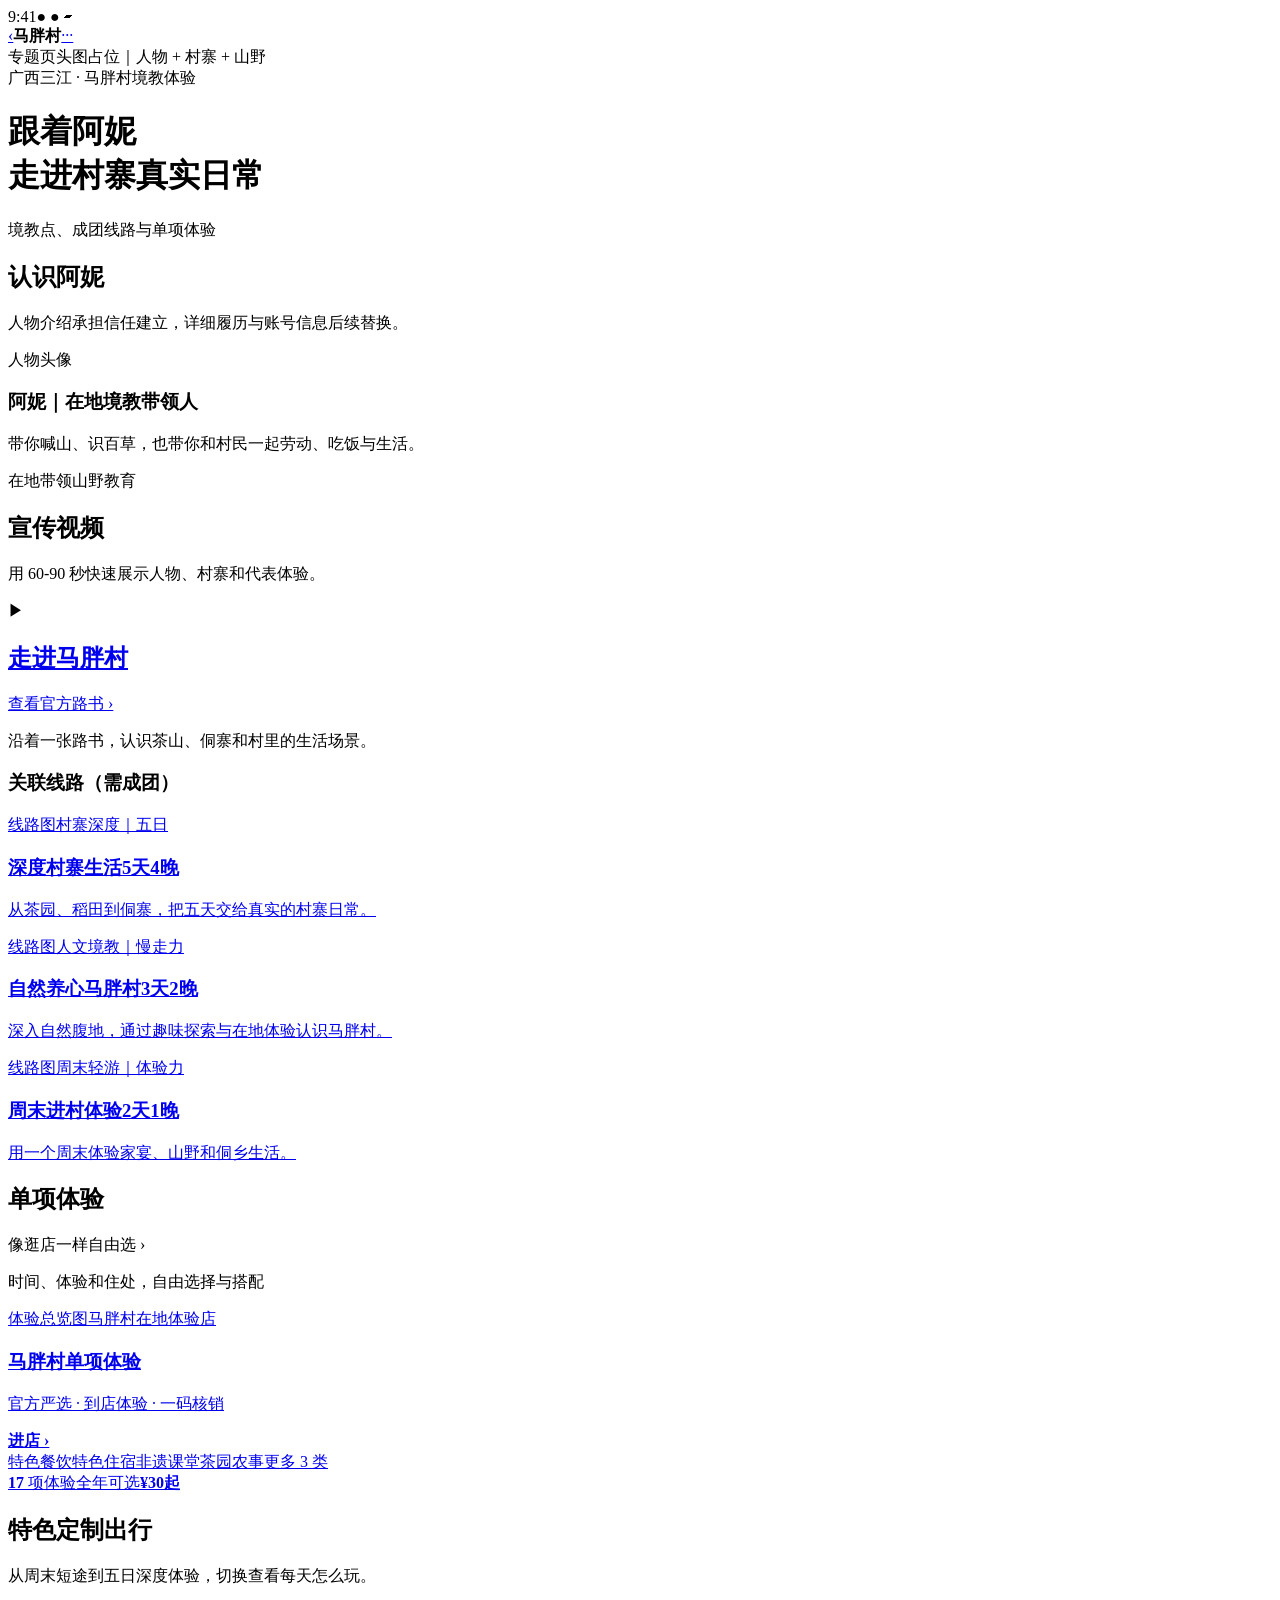
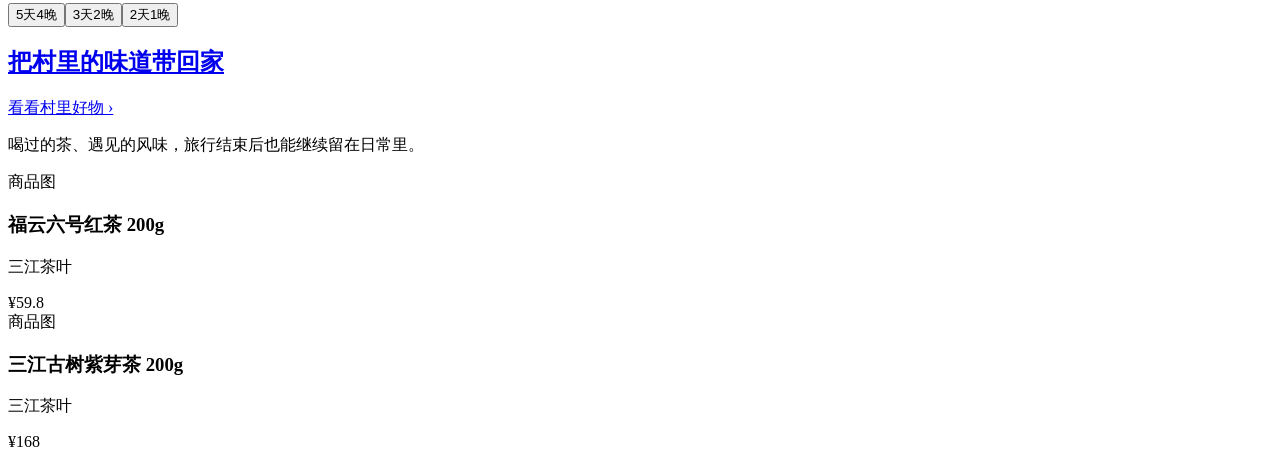
==== index.html @ 5fe7291a "Upload index.html" ====
<!doctype html><html lang="zh-CN"><head><meta charset="utf-8"><meta name="viewport" content="width=device-width,initial-scale=1,maximum-scale=1,user-scalable=no"><title>马胖村专题页原型V2</title><link rel="stylesheet" href="prototype.css"></head><body><main class="app"><div class="status"><span>9:41</span><span>● ● ▰</span></div><nav class="nav"><a href="#">‹</a><strong>马胖村</strong><a href="#">···</a></nav>
<header class="hero"><div class="placeholder">专题页头图占位｜人物 + 村寨 + 山野</div><div class="hero-copy"><div class="eyebrow">广西三江 · 马胖村境教体验</div><h1>跟着阿妮<br>走进村寨真实日常</h1><p>境教点、成团线路与单项体验</p></div></header>
<section class="section"><h2>认识阿妮</h2><p class="desc">人物介绍承担信任建立，详细履历与账号信息后续替换。</p><article class="profile"><div class="avatar">人物头像</div><div><h3>阿妮｜在地境教带领人</h3><p>带你喊山、识百草，也带你和村民一起劳动、吃饭与生活。</p><div class="tags"><span class="tag">在地带领</span><span class="tag">山野教育</span></div></div></article></section>
<section class="section alt"><h2>宣传视频</h2><p class="desc">用 60-90 秒快速展示人物、村寨和代表体验。</p><div class="media"><div class="play">▶</div></div></section>
<section class="section"><a class="section-link" href="places.html"><h2>走进马胖村</h2><span>查看官方路书 ›</span></a><p class="desc">沿着一张路书，认识茶山、侗寨和村里的生活场景。</p><h3 class="related-title">关联线路（需成团）</h3><div class="related-routes"><a class="related-card" href="route-custom.html?days=5"><div class="related-img">线路图<span>村寨深度｜五日</span></div><div><h3>深度村寨生活5天4晚</h3><p>从茶园、稻田到侗寨，把五天交给真实的村寨日常。</p></div></a><a class="related-card" href="route-custom.html?days=3"><div class="related-img">线路图<span>人文境教｜慢走力</span></div><div><h3>自然养心马胖村3天2晚</h3><p>深入自然腹地，通过趣味探索与在地体验认识马胖村。</p></div></a><a class="related-card" href="route-custom.html?days=2"><div class="related-img">线路图<span>周末轻游｜体验力</span></div><div><h3>周末进村体验2天1晚</h3><p>用一个周末体验家宴、山野和侗乡生活。</p></div></a></div></section>
<section class="section alt"><div class="section-link"><h2>单项体验</h2><span>像逛店一样自由选 ›</span></div><p class="desc">时间、体验和住处，自由选择与搭配</p><a class="experience-store" href="experiences.html"><div class="store-cover">体验总览图<span>马胖村在地体验店</span></div><div class="store-main"><div class="store-title"><div><h3>马胖村单项体验</h3><p>官方严选 · 到店体验 · 一码核销</p></div><b>进店 ›</b></div><div class="store-cats"><span>特色餐饮</span><span>特色住宿</span><span>非遗课堂</span><span>茶园农事</span><span>更多 3 类</span></div><div class="store-foot"><span><b>17</b> 项体验全年可选</span><strong>¥30起</strong></div></div></a></section>
<section class="section"><div class="section-link"><h2>特色定制出行</h2></div><p class="desc">从周末短途到五日深度体验，切换查看每天怎么玩。</p><div class="route-tabs"><button class="route-tab active" data-days="5">5天4晚</button><button class="route-tab" data-days="3">3天2晚</button><button class="route-tab" data-days="2">2天1晚</button></div><div id="homeRoutePlan" class="home-route-plan"></div></section>
<section class="section alt"><a class="section-link" href="products.html"><h2>把村里的味道带回家</h2><span>看看村里好物 ›</span></a><p class="desc">喝过的茶、遇见的风味，旅行结束后也能继续留在日常里。</p><div class="product-grid"><article class="product"><div class="product-img">商品图</div><h3>福云六号红茶 200g</h3><p>三江茶叶</p><div class="price">¥59.8</div></article><article class="product"><div class="product-img">商品图</div><h3>三江古树紫芽茶 200g</h3><p>三江茶叶</p><div class="price">¥168</div></article></div></section></main><script src="route-data.js"></script><script>initHomeRoutes();</script></body></html>
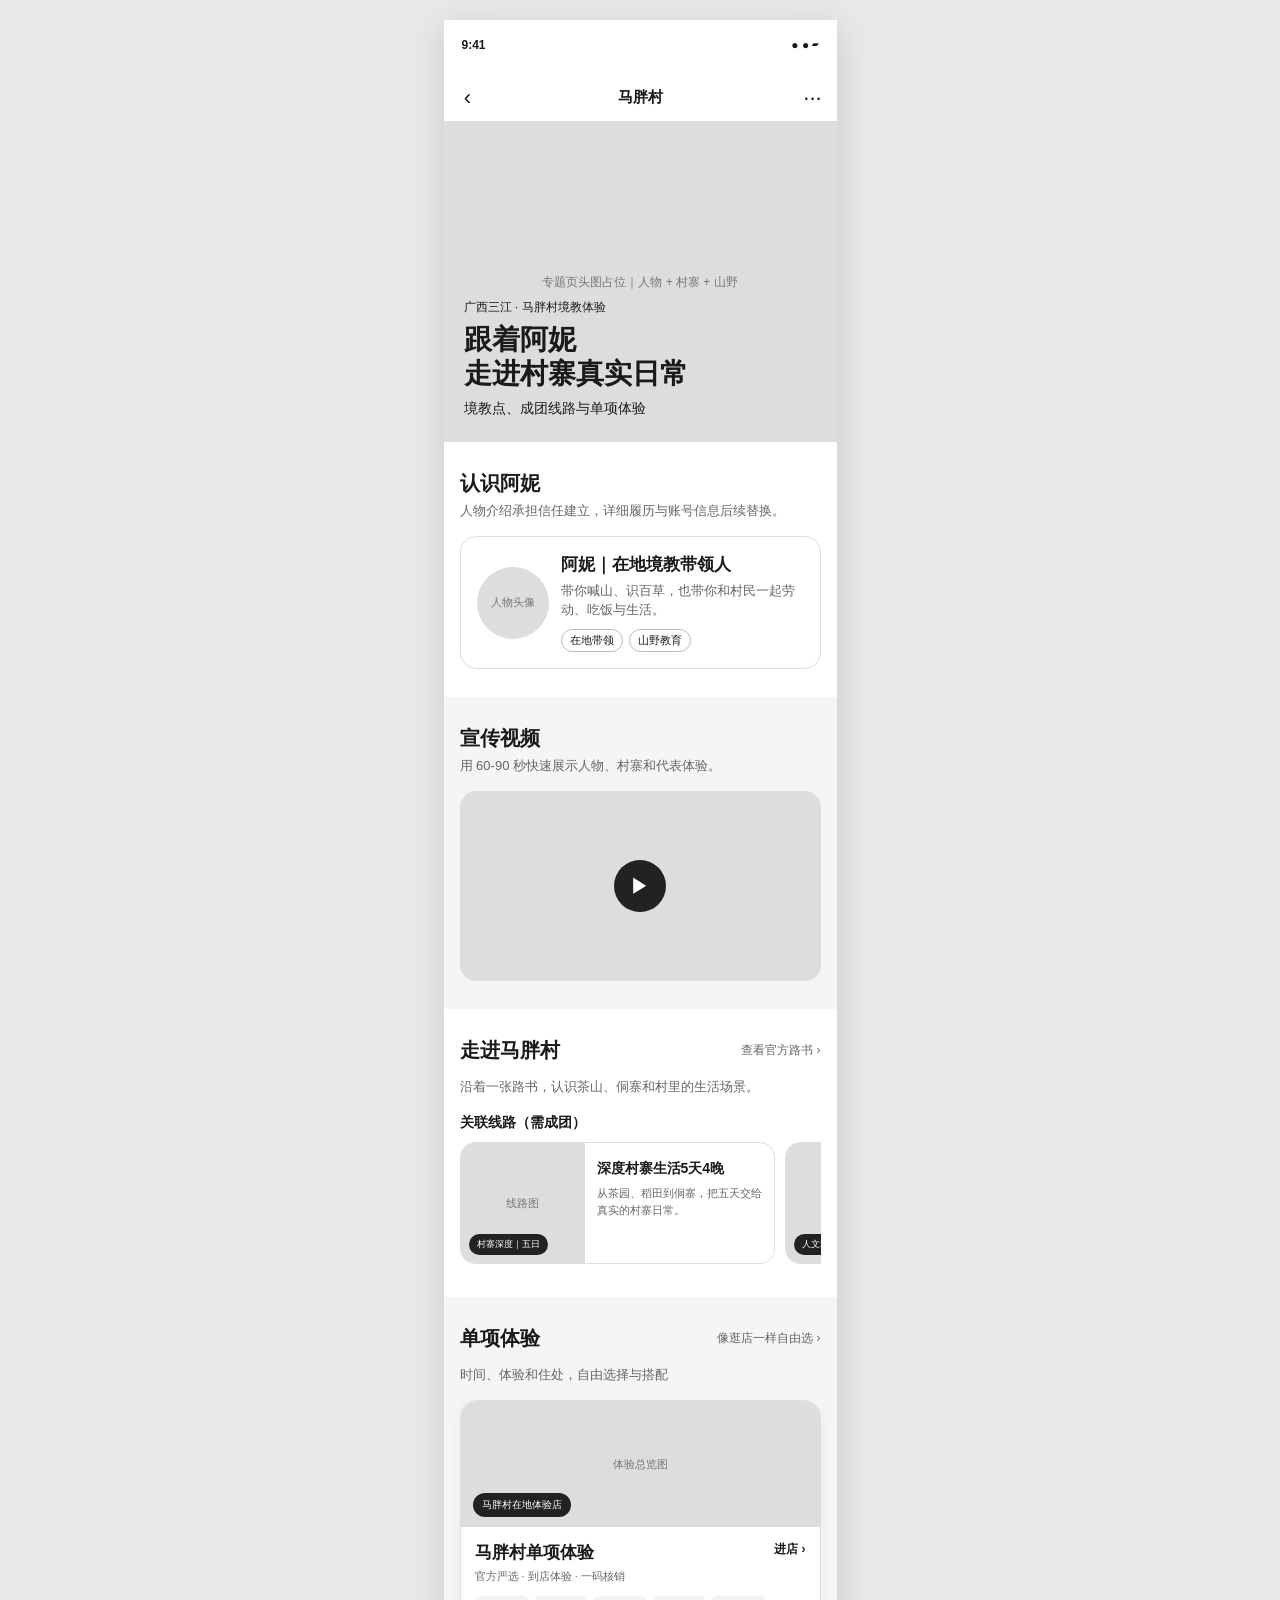
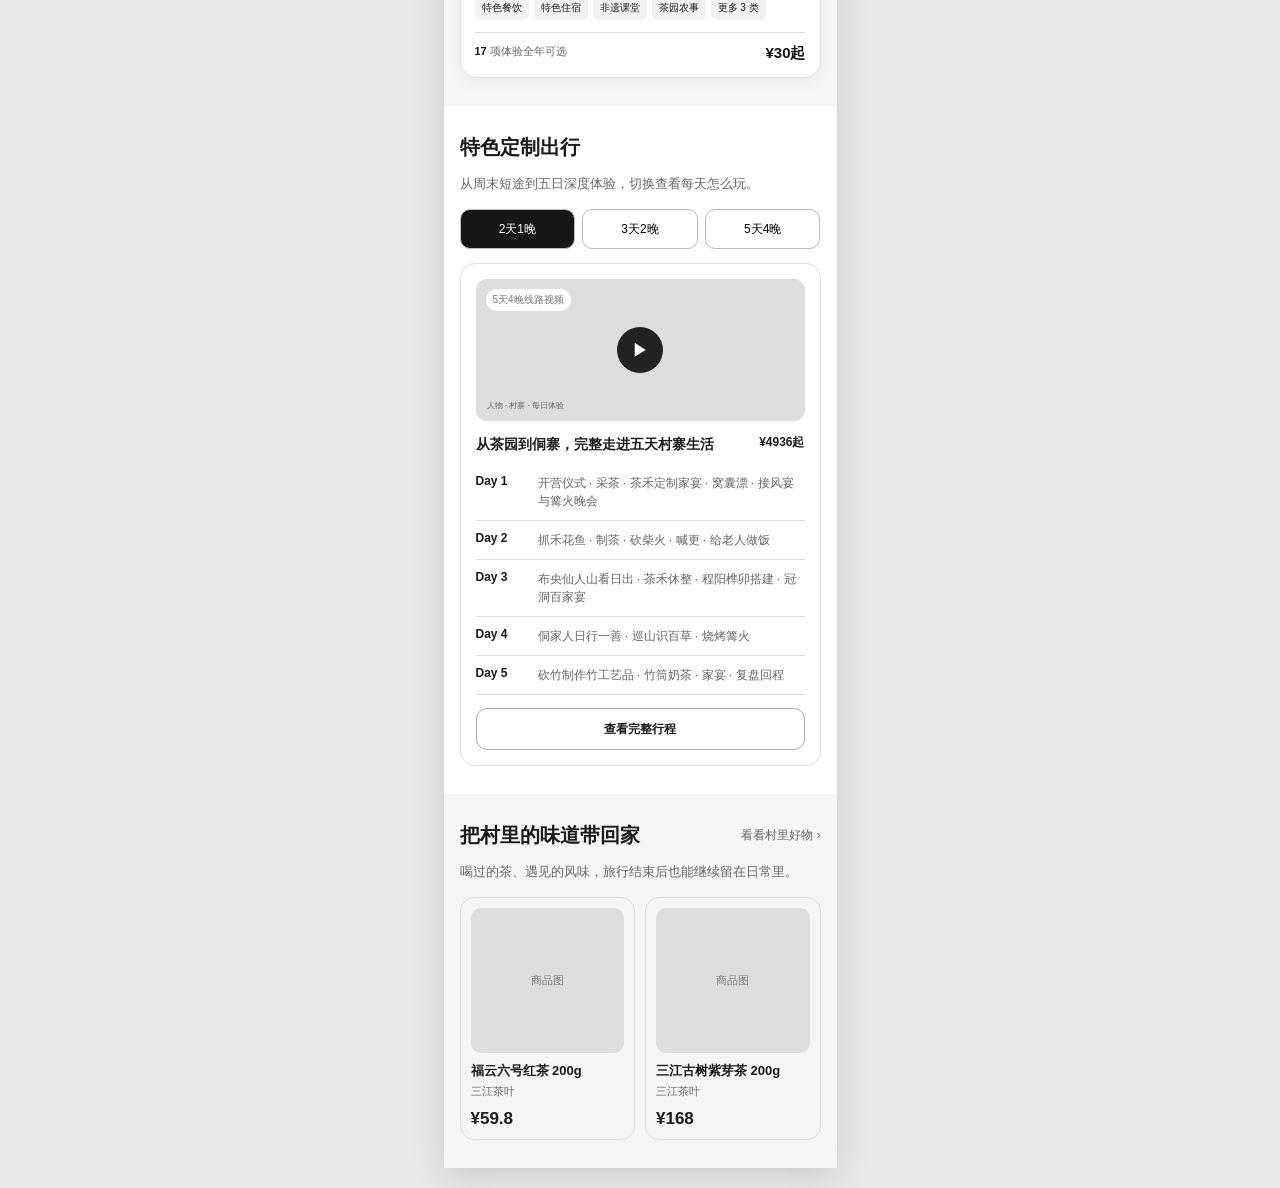
==== commit ec5e0468: "Put 2-day route first in index.html" ====
--- a/index.html
+++ b/index.html
@@ -4,5 +4,5 @@
 <section class="section alt"><h2>宣传视频</h2><p class="desc">用 60-90 秒快速展示人物、村寨和代表体验。</p><div class="media"><div class="play">▶</div></div></section>
 <section class="section"><a class="section-link" href="places.html"><h2>走进马胖村</h2><span>查看官方路书 ›</span></a><p class="desc">沿着一张路书，认识茶山、侗寨和村里的生活场景。</p><h3 class="related-title">关联线路（需成团）</h3><div class="related-routes"><a class="related-card" href="route-custom.html?days=5"><div class="related-img">线路图<span>村寨深度｜五日</span></div><div><h3>深度村寨生活5天4晚</h3><p>从茶园、稻田到侗寨，把五天交给真实的村寨日常。</p></div></a><a class="related-card" href="route-custom.html?days=3"><div class="related-img">线路图<span>人文境教｜慢走力</span></div><div><h3>自然养心马胖村3天2晚</h3><p>深入自然腹地，通过趣味探索与在地体验认识马胖村。</p></div></a><a class="related-card" href="route-custom.html?days=2"><div class="related-img">线路图<span>周末轻游｜体验力</span></div><div><h3>周末进村体验2天1晚</h3><p>用一个周末体验家宴、山野和侗乡生活。</p></div></a></div></section>
 <section class="section alt"><div class="section-link"><h2>单项体验</h2><span>像逛店一样自由选 ›</span></div><p class="desc">时间、体验和住处，自由选择与搭配</p><a class="experience-store" href="experiences.html"><div class="store-cover">体验总览图<span>马胖村在地体验店</span></div><div class="store-main"><div class="store-title"><div><h3>马胖村单项体验</h3><p>官方严选 · 到店体验 · 一码核销</p></div><b>进店 ›</b></div><div class="store-cats"><span>特色餐饮</span><span>特色住宿</span><span>非遗课堂</span><span>茶园农事</span><span>更多 3 类</span></div><div class="store-foot"><span><b>17</b> 项体验全年可选</span><strong>¥30起</strong></div></div></a></section>
-<section class="section"><div class="section-link"><h2>特色定制出行</h2></div><p class="desc">从周末短途到五日深度体验，切换查看每天怎么玩。</p><div class="route-tabs"><button class="route-tab active" data-days="5">5天4晚</button><button class="route-tab" data-days="3">3天2晚</button><button class="route-tab" data-days="2">2天1晚</button></div><div id="homeRoutePlan" class="home-route-plan"></div></section>
+<section class="section"><div class="section-link"><h2>特色定制出行</h2></div><p class="desc">从周末短途到五日深度体验，切换查看每天怎么玩。</p><div class="route-tabs"><button class="route-tab active" data-days="2">2天1晚</button><button class="route-tab" data-days="3">3天2晚</button><button class="route-tab" data-days="5">5天4晚</button></div><div id="homeRoutePlan" class="home-route-plan"></div></section>
 <section class="section alt"><a class="section-link" href="products.html"><h2>把村里的味道带回家</h2><span>看看村里好物 ›</span></a><p class="desc">喝过的茶、遇见的风味，旅行结束后也能继续留在日常里。</p><div class="product-grid"><article class="product"><div class="product-img">商品图</div><h3>福云六号红茶 200g</h3><p>三江茶叶</p><div class="price">¥59.8</div></article><article class="product"><div class="product-img">商品图</div><h3>三江古树紫芽茶 200g</h3><p>三江茶叶</p><div class="price">¥168</div></article></div></section></main><script src="route-data.js"></script><script>initHomeRoutes();</script></body></html>
--- a/prototype.css
+++ b/prototype.css
@@ -0,0 +1,12 @@
+:root{--ink:#1a1a1a;--sub:#666;--line:#dedede;--bg:#f5f5f5;--white:#fff;--ph:#ddd}
+*{box-sizing:border-box}html{background:#e8e8e8;color:var(--ink);font-family:-apple-system,BlinkMacSystemFont,"PingFang SC","Noto Sans SC",sans-serif}body{margin:0}.app{width:393px;min-height:100vh;margin:20px auto;background:var(--white);box-shadow:0 8px 32px #0002;position:relative;overflow:hidden}.status{height:54px;padding:18px 18px 0;display:flex;justify-content:space-between;font-size:12px;font-weight:600}.nav{height:48px;border-bottom:1px solid var(--line);display:grid;grid-template-columns:48px 1fr 48px;align-items:center;background:#fff;position:sticky;top:0;z-index:10}.nav a{height:44px;display:grid;place-items:center;color:var(--ink);text-decoration:none;font-size:22px}.nav strong{text-align:center;font-size:15px}.hero{height:320px;background:var(--ph);padding:24px 20px;display:flex;flex-direction:column;justify-content:flex-end;position:relative}.placeholder{position:absolute;inset:0;display:grid;place-items:center;color:#777;font-size:12px}.hero-copy{position:relative;z-index:1}.eyebrow{font-size:12px}.hero h1{font-size:28px;line-height:34px;margin:7px 0}.hero p{font-size:14px;line-height:20px;margin:0}.section{padding:28px 16px}.section.alt{background:var(--bg)}.section h2{font-size:20px;line-height:26px;margin:0 0 5px}.section>.desc{font-size:13px;line-height:19px;color:var(--sub);margin:0 0 16px}.media{height:190px;border-radius:16px;background:var(--ph);display:grid;place-items:center;color:#666;font-size:12px;position:relative}.play{width:52px;height:52px;border-radius:50%;background:#222;color:#fff;display:grid;place-items:center;font-size:20px}.profile{display:grid;grid-template-columns:72px 1fr;gap:12px;align-items:center;border:1px solid var(--line);border-radius:16px;padding:16px}.avatar{width:72px;height:72px;border-radius:50%;background:var(--ph);display:grid;place-items:center;color:#777;font-size:11px}.profile h3{font-size:17px;margin:0 0 5px}.profile p{font-size:13px;line-height:19px;color:var(--sub);margin:0}.tags{display:flex;gap:6px;flex-wrap:wrap;margin-top:10px}.tag{font-size:11px;border:1px solid #bbb;border-radius:99px;padding:3px 8px}.entry-list,.cards{display:flex;flex-direction:column;gap:10px}.entry{display:grid;grid-template-columns:64px 1fr 18px;gap:12px;align-items:center;padding:12px;border:1px solid var(--line);border-radius:14px;color:var(--ink);text-decoration:none;background:#fff}.entry-img{width:64px;height:64px;border-radius:10px;background:var(--ph);display:grid;place-items:center;color:#777;font-size:10px}.entry h3,.card h3{font-size:15px;line-height:21px;margin:0 0 3px}.entry p,.card p{font-size:12px;line-height:18px;color:var(--sub);margin:0}.arrow{font-size:18px;color:#777}.card{display:block;border:1px solid var(--line);border-radius:16px;padding:16px;color:var(--ink);text-decoration:none;background:#fff}.card-top{height:120px;background:var(--ph);border-radius:10px;margin:-4px -4px 12px;display:grid;place-items:center;color:#777;font-size:11px}.meta{display:flex;gap:6px;flex-wrap:wrap;margin:9px 0}.meta span{font-size:11px;background:#eee;border-radius:99px;padding:4px 8px}.price{font-size:18px;font-weight:700;margin-top:10px}.section-link{display:flex;justify-content:space-between;align-items:center;color:var(--ink);text-decoration:none;margin-bottom:14px}.section-link h2{margin:0}.section-link span{font-size:12px;color:var(--sub)}.tabs{display:flex;gap:8px;overflow:auto;padding-bottom:4px}.tab{white-space:nowrap;border:1px solid #bbb;border-radius:99px;padding:8px 14px;font-size:12px;background:#fff}.tab.active{background:#222;color:#fff;border-color:#222}.steps{display:grid;grid-template-columns:repeat(4,1fr);gap:4px}.step{text-align:center;font-size:11px;line-height:16px}.step i{width:36px;height:36px;border-radius:50%;background:#ddd;display:grid;place-items:center;margin:0 auto 6px;font-style:normal;font-weight:700}.notice{border:1px dashed #999;border-radius:12px;padding:12px;font-size:12px;line-height:18px;color:#555;background:#fafafa}.bottom-space{height:98px}.bottom{position:fixed;bottom:0;left:50%;transform:translateX(-50%);width:393px;height:84px;background:#fff;border-top:1px solid var(--line);padding:10px 16px 24px;display:grid;grid-template-columns:1fr 1.8fr;gap:8px;z-index:20}.bottom a,.bottom button{height:48px;border-radius:14px;display:grid;place-items:center;text-decoration:none;font-size:15px;font-weight:600}.secondary{border:1px solid #aaa;background:#fff;color:var(--ink)}.primary{border:0;background:#111;color:#fff}.detail-hero{height:230px;background:var(--ph);display:grid;place-items:center;color:#777;font-size:12px}.detail-head{padding:20px 16px;background:#fff}.detail-head h1{font-size:24px;line-height:30px;margin:0 0 7px}.detail-head p{font-size:13px;line-height:19px;color:var(--sub);margin:0}.timeline{border-left:1px solid #bbb;margin-left:9px;padding-left:20px}.timeline-item{position:relative;margin-bottom:18px}.timeline-item:before{content:"";position:absolute;left:-25px;top:5px;width:9px;height:9px;border-radius:50%;background:#333}.timeline-item b{font-size:14px}.timeline-item p{font-size:12px;line-height:18px;color:var(--sub);margin:3px 0}.map{height:280px;background:#ddd;border-radius:16px;position:relative;padding:20px}.map-route{height:2px;background:#777;transform:rotate(-12deg);margin-top:105px}.pin{position:absolute;width:54px;height:54px;border:1px solid #777;border-radius:50%;background:#fff;display:grid;place-items:center;text-align:center;font-size:10px}.pin.p1{left:28px;top:45px}.pin.p2{left:145px;top:118px}.pin.p3{right:26px;top:48px}.choice-grid{display:grid;grid-template-columns:1fr 1fr;gap:8px}.choice{border:1px solid #bbb;border-radius:12px;padding:12px;font-size:12px;line-height:18px;background:#fff}.choice:before{content:"○ ";font-weight:700}.form-row{padding:14px 0;border-bottom:1px solid var(--line)}.form-row label{display:block;font-size:12px;color:var(--sub);margin-bottom:7px}.fake-input{height:44px;border:1px solid #bbb;border-radius:10px;padding:0 12px;display:flex;align-items:center;justify-content:space-between;font-size:13px;background:#fff}.qr{width:150px;height:150px;margin:12px auto;background:repeating-linear-gradient(45deg,#222 0,#222 5px,#fff 5px,#fff 10px);border:12px solid #fff;box-shadow:0 0 0 1px #ccc;display:grid;place-items:center}.qr span{background:#fff;padding:6px;font-size:11px}.product-grid{display:grid;grid-template-columns:1fr 1fr;gap:10px}.product{border:1px solid var(--line);border-radius:14px;padding:10px}.product-img{height:145px;border-radius:10px;background:#ddd;display:grid;place-items:center;color:#777;font-size:11px}.product h3{font-size:13px;line-height:18px;margin:9px 0 4px}.product p{font-size:11px;color:var(--sub);margin:0}.product .price{font-size:17px}
+.nav-text{font-size:11px!important;white-space:nowrap}.bottom.single{grid-template-columns:1fr}.stock{min-width:43px;border-radius:99px;padding:5px 7px;text-align:center;font-size:10px;font-weight:700}.stock.ok{color:#267347;background:#e7f6ec}.stock.low{color:#a85a00;background:#fff0d9}.stock.sold{color:#888;background:#eee}.date-strip{display:flex;gap:8px;overflow:auto;margin-bottom:16px}.date{min-width:94px;border:1px solid var(--line);border-radius:12px;background:#fff;padding:10px 12px;text-align:left}.date b,.date span{display:block}.date b{font-size:13px;margin-bottom:3px}.date span{font-size:11px;color:var(--sub)}.date.active{border-color:#222;background:#222;color:#fff}.date.active span{color:#ccc}.inventory-list{display:flex;flex-direction:column;gap:11px;margin-top:15px}.counter{height:44px;border:1px solid #bbb;border-radius:10px;display:grid;grid-template-columns:48px 1fr 48px;align-items:center;text-align:center}.counter button{height:100%;border:0;background:#f4f4f4;font-size:20px}.toast{position:fixed;left:50%;bottom:106px;transform:translate(-50%,20px);background:#222;color:#fff;border-radius:99px;padding:12px 18px;font-size:12px;opacity:0;pointer-events:none;transition:.25s;z-index:50}.toast.show{opacity:1;transform:translate(-50%,0)}.package-list{display:flex;flex-direction:column;gap:9px}.package{border:1px solid var(--line);border-radius:13px;background:#fff;padding:14px;display:flex;justify-content:space-between;align-items:center;text-align:left}.package span b,.package span small{display:block}.package span small{color:var(--sub);font-size:11px;margin-top:4px}.package strong{font-size:18px}.package.active{border:2px solid #111;padding:13px;background:#fafafa}.modal-mask{position:fixed;inset:0;background:#0008;z-index:80;display:flex;align-items:flex-end;justify-content:center;opacity:0;pointer-events:none;transition:.2s}.modal-mask.show{opacity:1;pointer-events:auto}.modal-card{width:393px;background:#fff;border-radius:22px 22px 0 0;padding:10px 18px 28px;transform:translateY(30px);transition:.25s}.modal-mask.show .modal-card{transform:none}.modal-handle{width:38px;height:4px;border-radius:8px;background:#ddd;margin:0 auto 15px}.modal-title{display:flex;justify-content:space-between;align-items:flex-start}.modal-title h2{font-size:19px;margin:0 0 4px}.modal-title p{font-size:11px;color:var(--sub);margin:0}.modal-title button{border:0;background:#f1f1f1;width:30px;height:30px;border-radius:50%;font-size:19px}.summary-line{display:flex;justify-content:space-between;align-items:center;padding:14px 0;border-bottom:1px solid var(--line);font-size:13px}.summary-line strong{font-size:20px}.modal-submit{width:100%;height:48px;border:0;border-radius:14px;background:#111;color:#fff;font-weight:700;margin-top:16px}.cart-link{font-size:10px!important;white-space:nowrap;display:flex!important;gap:3px!important}.cart-link i{font-style:normal;background:#111;color:#fff;min-width:16px;height:16px;border-radius:50%;font-size:9px;display:grid;place-items:center}.shop-card{border:1px solid var(--line);border-radius:14px;padding:11px;display:grid;grid-template-columns:1fr auto;gap:8px;align-items:center}.shop-info{display:grid;grid-template-columns:64px 1fr;gap:11px;align-items:center;color:var(--ink);text-decoration:none}.shop-info h3{font-size:14px;margin:0 0 4px}.shop-info p{font-size:11px;color:var(--sub);margin:0 0 7px}.add-cart{border:0;background:#111;color:#fff;border-radius:99px;padding:8px 10px;font-size:11px}.add-cart:disabled{background:#ddd;color:#888}.cart-bottom,.checkout-bottom{grid-template-columns:1fr 1.5fr}.cart-bottom>div,.checkout-bottom>div{display:flex;flex-direction:column;justify-content:center}.cart-bottom small,.checkout-bottom small{font-size:10px;color:var(--sub)}.cart-bottom strong,.checkout-bottom strong{font-size:20px}.primary.disabled{opacity:.4;pointer-events:none}.day-stock{border:1px solid var(--line);border-radius:13px;padding:15px;display:flex;justify-content:space-between;align-items:center;margin-bottom:5px}.day-stock span{font-size:12px;color:var(--sub)}.day-stock strong{font-size:17px}.cart-items{display:flex;flex-direction:column;gap:10px;margin-top:14px}.cart-item{display:grid;grid-template-columns:58px 1fr auto;gap:10px;align-items:center;background:#fff;border:1px solid var(--line);border-radius:13px;padding:10px}.cart-item .entry-img{width:58px;height:58px}.cart-item h3{font-size:13px;margin:0 0 4px}.cart-item p{font-size:11px;color:var(--sub);margin:0}.remove{border:0;background:none;color:#999;font-size:10px;padding:5px 0}.mini-counter{display:grid;grid-template-columns:28px 24px 28px;align-items:center;text-align:center;border:1px solid var(--line);border-radius:7px;overflow:hidden}.mini-counter button{height:29px;border:0;background:#f2f2f2}.empty-cart{text-align:center;padding:36px 0}.empty-cart b,.empty-cart a{display:block}.empty-cart a{font-size:12px;color:#111;margin-top:10px}.success-head{text-align:center;padding:32px 20px 15px}.success-head i{width:54px;height:54px;border-radius:50%;background:#111;color:#fff;display:grid;place-items:center;margin:auto;font-size:25px;font-style:normal}.success-head h1{font-size:22px;margin:14px 0 6px}.success-head p{font-size:12px;color:var(--sub);margin:0}.verify-card{text-align:center;border:1px solid var(--line);border-radius:18px;padding:22px;background:#fff}.verify-card .qr{margin:0 auto 14px}.verify-card p{font-size:12px}.verify-card small{font-size:10px;color:var(--sub)}.success-items>div{display:flex;justify-content:space-between;padding:11px 0;border-bottom:1px solid var(--line);font-size:12px}
+.route-tabs{display:grid;grid-template-columns:repeat(3,1fr);gap:7px;margin:14px 0}.route-tab{height:40px;border:1px solid #bbb;border-radius:10px;background:#fff;font-size:12px}.route-tab.active{background:#171717;color:#fff}.home-route-plan{border:1px solid var(--line);border-radius:15px;background:#fff;padding:15px}.route-summary{display:flex;justify-content:space-between;gap:10px;margin-bottom:10px}.route-summary h3{font-size:14px;line-height:20px;margin:0}.route-summary span{font-size:12px;font-weight:700;white-space:nowrap}.route-day{display:grid;grid-template-columns:56px 1fr;gap:6px;padding:10px 0;border-bottom:1px solid var(--line)}.route-day b,.route-day p{font-size:12px}.route-day p{line-height:18px;color:var(--sub);margin:0}.route-more{height:42px;margin-top:13px;border:1px solid #aaa;border-radius:11px;color:var(--ink);display:grid;place-items:center;text-decoration:none;font-size:12px;font-weight:700}.category-grid{display:grid;grid-template-columns:1fr 1fr;gap:9px}.category-card{min-height:112px;border:1px solid var(--line);border-radius:14px;padding:13px;color:var(--ink);text-decoration:none;display:flex;flex-direction:column}.category-card i{width:30px;height:30px;border-radius:9px;background:#eee;display:grid;place-items:center;font-style:normal;font-weight:700;margin-bottom:10px}.category-card b{font-size:14px}.category-card span{font-size:11px;color:var(--sub);margin-top:4px}.extra-cat{display:none}.category-grid.expanded .extra-cat{display:flex}.expand-categories{width:100%;height:42px;margin-top:10px;border:1px solid #bbb;border-radius:11px;background:#fff;font-size:12px}.category-label{display:block;color:#777;font-size:9px;margin-bottom:3px}
+.route-plan.full{display:flex;flex-direction:column;gap:14px;margin-top:14px}.day-card{background:#fff;border:1px solid var(--line);border-radius:16px;overflow:hidden}.day-card>header{display:flex;gap:11px;align-items:center;padding:14px 15px;background:#f0f0f0}.day-card>header>span{width:43px;height:43px;border-radius:12px;background:#1d1d1d;color:#fff;display:grid;place-items:center;font-size:13px;font-weight:800}.day-card header h3{font-size:16px;margin:0 0 3px}.day-card header p{font-size:11px;color:var(--sub);margin:0}.day-timeline{padding:16px 15px 10px}.time-stop{display:grid;grid-template-columns:78px 1fr;min-height:52px}.time-stop time{font-size:11px;color:var(--sub);padding-top:1px}.time-stop>div{position:relative;border-left:1px solid #d3d3d3;padding:0 0 18px 12px}.time-stop:last-child>div{border-left-color:transparent}.time-stop>div:before{content:"";position:absolute;left:-4px;top:3px;width:7px;height:7px;border-radius:50%;background:#222}.time-stop b{display:block;font-size:13px;line-height:17px}.time-stop p{font-size:11px;line-height:17px;color:var(--sub);margin:4px 0 0}
+.package-sheet{max-height:78vh;overflow:auto}.package-sheet .modal-title{margin-bottom:18px}.package-sheet .package{min-height:68px;padding:14px 16px}.package-sheet .package strong{font-size:19px}.package-sheet .package.active{padding:13px 15px}
+.related-title{font-size:14px;margin:18px 0 10px}.related-routes{display:flex;gap:10px;overflow-x:auto;padding:0 0 5px;scroll-snap-type:x mandatory}.related-card{min-width:315px;display:grid;grid-template-columns:124px 1fr;border:1px solid var(--line);border-radius:15px;overflow:hidden;color:var(--ink);text-decoration:none;background:#fff;scroll-snap-align:start}.related-img{min-height:120px;background:var(--ph);display:flex;align-items:center;justify-content:center;position:relative;color:#777;font-size:11px}.related-img span{position:absolute;left:8px;bottom:8px;background:#222;color:#fff;border-radius:99px;padding:4px 8px;font-size:9px}.related-card>div:last-child{padding:15px 12px}.related-card h3{font-size:14px;line-height:20px;margin:0 0 7px}.related-card p{font-size:11px;line-height:17px;color:var(--sub);margin:0;display:-webkit-box;-webkit-line-clamp:3;-webkit-box-orient:vertical;overflow:hidden}
+.experience-store{display:block;color:var(--ink);text-decoration:none;background:#fff;border:1px solid var(--line);border-radius:17px;overflow:hidden;box-shadow:0 5px 16px #0000000b}.store-cover{height:126px;background:var(--ph);display:grid;place-items:center;color:#777;font-size:11px;position:relative}.store-cover span{position:absolute;left:12px;bottom:10px;background:#222;color:#fff;border-radius:99px;padding:5px 9px;font-size:10px}.store-main{padding:14px}.store-title{display:flex;align-items:flex-start;justify-content:space-between}.store-title h3{font-size:17px;margin:0 0 5px}.store-title p{font-size:11px;color:var(--sub);margin:0}.store-title>b{font-size:12px}.store-cats{display:flex;flex-wrap:wrap;gap:5px;margin:12px 0}.store-cats span{background:#f2f2f2;border-radius:6px;padding:5px 7px;font-size:10px}.store-foot{display:flex;justify-content:space-between;border-top:1px solid var(--line);padding-top:11px;font-size:11px;color:var(--sub)}.store-foot b{color:var(--ink)}.store-foot strong{color:#111;font-size:15px}.shop-header{padding:17px 15px;display:grid;grid-template-columns:54px 1fr;gap:11px;align-items:center}.shop-avatar{width:54px;height:54px;border-radius:12px;background:#222;color:#fff;display:grid;place-items:center;font-weight:900}.shop-header h1{font-size:18px;margin:0 0 4px}.shop-header p{font-size:10px;color:var(--sub);margin:0 0 7px}.shop-header>div:last-child>div{display:flex;gap:5px}.shop-header span{font-size:9px;border:1px solid #ccc;border-radius:5px;padding:3px 5px}.ticket-date{background:#f6f6f6;padding:12px 14px}.ticket-date-title{background:#fff;border:1px solid var(--line);border-radius:13px;padding:13px;display:flex;justify-content:space-between;align-items:center}.ticket-date-title div b,.ticket-date-title div span,.ticket-date-title button strong,.ticket-date-title button span{display:block}.ticket-date-title div b{font-size:14px}.ticket-date-title div span{font-size:10px;color:var(--sub);margin-top:4px}.ticket-date-title button{border:0;background:none;text-align:right}.ticket-date-title button strong{font-size:13px}.ticket-date-title button span{font-size:9px;color:var(--sub);margin-top:4px}.quick-dates{display:flex;gap:7px;overflow:auto;margin-top:9px}.quick-date{min-width:73px;border:1px solid var(--line);background:#fff;border-radius:9px;padding:7px 9px}.quick-date b,.quick-date span{display:block}.quick-date b{font-size:11px}.quick-date span{font-size:9px;color:var(--sub);margin-top:3px}.quick-date.active{background:#222;color:#fff}.quick-date.active span{color:#ccc}.menu-layout{display:grid;grid-template-columns:88px 1fr;align-items:start;background:#fff;min-height:620px}.side-categories{background:#f5f5f5;position:sticky;top:48px}.side-categories .tab{width:100%;min-height:58px;border:0;border-radius:0;background:transparent;padding:8px 4px;white-space:normal;display:flex;align-items:center;gap:5px;color:#666}.side-categories .tab i{display:none;font-style:normal}.side-categories .tab span{font-size:11px;line-height:15px}.side-categories .tab.active{background:#fff;color:#111;font-weight:700;position:relative}.side-categories .tab.active:before{content:"";width:3px;height:18px;background:#222;border-radius:0 2px 2px 0;position:absolute;left:0}.menu-content{min-width:0;padding:0 11px 110px}.menu-head{height:47px;display:flex;align-items:center;justify-content:space-between;border-bottom:1px solid var(--line)}.menu-head b{font-size:13px}.menu-head span{font-size:10px;color:var(--sub)}.menu-content .inventory-list{margin:0;gap:0}.menu-product{border:0;border-bottom:1px solid var(--line);border-radius:0;padding:12px 0;grid-template-columns:1fr auto;position:relative}.menu-product .shop-info{grid-template-columns:76px 1fr;gap:9px}.menu-product .entry-img{width:76px;height:76px}.menu-product h3{font-size:13px;line-height:17px;margin:0 0 3px}.menu-product p{font-size:9px;white-space:nowrap}.menu-product .category-label{font-size:8px}.menu-product .product-buy{display:flex;align-items:end;justify-content:space-between;margin-top:7px}.menu-product .product-buy strong{font-size:15px}.menu-product .product-buy strong small{display:inline;font-size:8px;color:var(--sub)}.menu-product .stock{font-size:8px;padding:3px 5px}.menu-product .add-cart{width:28px;height:28px;padding:0;border-radius:50%;font-size:18px;position:absolute;right:0;bottom:12px}.private-guide-fab{position:fixed;left:calc(50% + 126px);bottom:96px;z-index:35;border:0;background:#222;color:#fff;width:52px;height:52px;border-radius:50%;box-shadow:0 5px 18px #0005;display:flex;flex-direction:column;align-items:center;justify-content:center}.private-guide-fab i{font-style:normal;font-size:15px;font-weight:800;line-height:16px}.private-guide-fab span{font-size:8px}.calendar-card{padding-bottom:24px}.year-select{display:flex;align-items:center;justify-content:space-between;margin:16px 0 10px}.year-select button{border:0;background:#f3f3f3;width:30px;height:30px;border-radius:50%}.month-grid{display:flex;gap:5px;overflow:auto;padding-bottom:10px}.month-grid button{min-width:50px;border:0;background:#f3f3f3;border-radius:7px;padding:7px;font-size:10px}.month-grid button.active{background:#222;color:#fff}.calendar-week,.calendar-days{display:grid;grid-template-columns:repeat(7,1fr)}.calendar-week span{text-align:center;color:var(--sub);font-size:9px;padding:8px 0}.calendar-days>i{height:44px}.calendar-days button{height:44px;border:0;background:#fff;font-size:11px;display:flex;flex-direction:column;align-items:center;justify-content:center}.calendar-days button small{font-size:7px;color:#26905a;min-height:9px;margin-top:2px}.calendar-days button.active{background:#222;color:#fff;border-radius:8px}.guide-card{text-align:center;padding:14px 22px 30px}.guide-icon{width:58px;height:58px;background:#222;color:#fff;border-radius:50%;display:grid;place-items:center;font-size:22px;font-weight:900;margin:8px auto 13px}.guide-card h2{font-size:21px;margin:0 0 8px}.guide-card p{font-size:12px;line-height:19px;color:var(--sub);margin:0 6px 17px}.guide-card>a{height:48px;background:#222;color:#fff;border-radius:13px;display:grid;place-items:center;text-decoration:none;font-size:16px;font-weight:700}.guide-card>small{display:block;color:var(--sub);font-size:9px;margin:8px 0 16px}.guide-close{width:100%!important;height:40px!important;border-radius:10px!important;font-size:12px!important}
+.menu-product .product-buy{justify-content:flex-start;gap:7px;padding-right:38px;min-height:28px;align-items:center}.menu-product .stock{flex:none;white-space:nowrap}.menu-product .add-cart{right:1px;bottom:13px;z-index:2;box-shadow:0 0 0 4px #fff}
+.product-detail-head>small{display:block;color:var(--sub);font-size:10px;margin-bottom:6px}.detail-copy{font-size:13px;line-height:21px;color:#555;margin:12px 0 0}.detail-specs{display:grid;grid-template-columns:1fr 1fr;gap:8px;margin-top:13px}.detail-specs>div{border:1px solid var(--line);border-radius:11px;padding:13px}.detail-specs span,.detail-specs b{display:block}.detail-specs span{font-size:10px;color:var(--sub);margin-bottom:5px}.detail-specs b{font-size:13px}.facility-grid{display:grid;grid-template-columns:1fr 1fr;gap:10px;margin-top:14px}.facility-grid span{font-size:12px;display:flex;align-items:center;gap:7px}.facility-grid i{width:20px;height:20px;border-radius:50%;background:#eee;display:grid;place-items:center;font-style:normal;font-size:9px}.rule-list{padding:0;margin:12px 0 0;list-style:none}.rule-list li{font-size:12px;line-height:19px;color:#555;padding:10px 0 10px 17px;border-bottom:1px solid var(--line);position:relative}.rule-list li:before{content:"";position:absolute;left:2px;top:17px;width:5px;height:5px;border-radius:50%;background:#555}.detail-steps{display:grid;grid-template-columns:repeat(3,1fr);gap:7px;margin-top:14px}.detail-steps>div{background:#fff;border:1px solid var(--line);border-radius:11px;padding:12px 8px;text-align:center}.detail-steps i{width:24px;height:24px;border-radius:50%;background:#222;color:#fff;display:grid;place-items:center;margin:0 auto 8px;font-style:normal;font-size:10px}.detail-steps b,.detail-steps span{display:block}.detail-steps b{font-size:11px}.detail-steps span{font-size:9px;color:var(--sub);margin-top:4px}.refund-rules h3{font-size:14px;margin:13px 0 8px}.refund-step{display:flex;justify-content:space-between;align-items:center;border-bottom:1px solid var(--line);padding:11px 0}.refund-step b{font-size:11px}.refund-step strong{font-size:11px;color:#555}.refund-step.best strong{color:#267347}.checkout-date-section{padding-bottom:14px}.checkout-date-section>.desc{margin-bottom:12px}.checkout-date{height:62px;background:#fff;border:1px solid #aaa;border-radius:13px;padding:10px 12px;display:grid;grid-template-columns:1fr auto 15px;align-items:center;position:relative}.checkout-date div b,.checkout-date div span{display:block}.checkout-date div b{font-size:13px}.checkout-date div span{font-size:10px;color:var(--sub);margin-top:4px}.checkout-date input{width:150px;height:60px;opacity:0;position:absolute;right:0}.checkout-date i{font-style:normal;font-size:18px}.cart-product-section{padding-top:16px}.cart-section-title{display:flex;justify-content:space-between;align-items:end}.cart-section-title h2{margin:0}.cart-section-title span{font-size:9px;color:var(--sub)}
+.route-video{height:142px;border-radius:11px;background:var(--ph);margin-bottom:13px;display:grid;place-items:center;position:relative;color:#777;font-size:10px;overflow:hidden}.route-video>span{position:absolute;left:10px;top:10px;background:#fff;border-radius:99px;padding:4px 7px}.route-video>button{width:46px;height:46px;border:0;border-radius:50%;background:#222;color:#fff;font-size:17px}.route-video>small{position:absolute;left:11px;bottom:10px;color:#666}.route-video.playing:after{content:"视频播放中";position:absolute;inset:0;background:#222;color:#fff;display:grid;place-items:center;font-size:12px}.route-choice{display:flex;flex-direction:column;gap:6px;margin-top:8px}.route-choice>small{font-size:9px;color:var(--sub)}.route-choice>button{min-height:36px;border:1px solid #d5d5d5;border-radius:9px;background:#fff;text-align:left;padding:8px 9px;font-size:11px;color:#333}.route-choice>button i{font-style:normal;margin-right:6px}.route-choice>button.selected{border-color:#222;background:#f0f0f0;font-weight:700}.route-choice>em{font-style:normal;color:var(--sub);font-size:9px;text-align:right}.time-stop.has-choice{min-height:110px}.time-stop.has-choice>div{padding-bottom:17px}
+@media(max-width:430px){.app{width:100%;margin:0;box-shadow:none}.bottom{width:100%}}
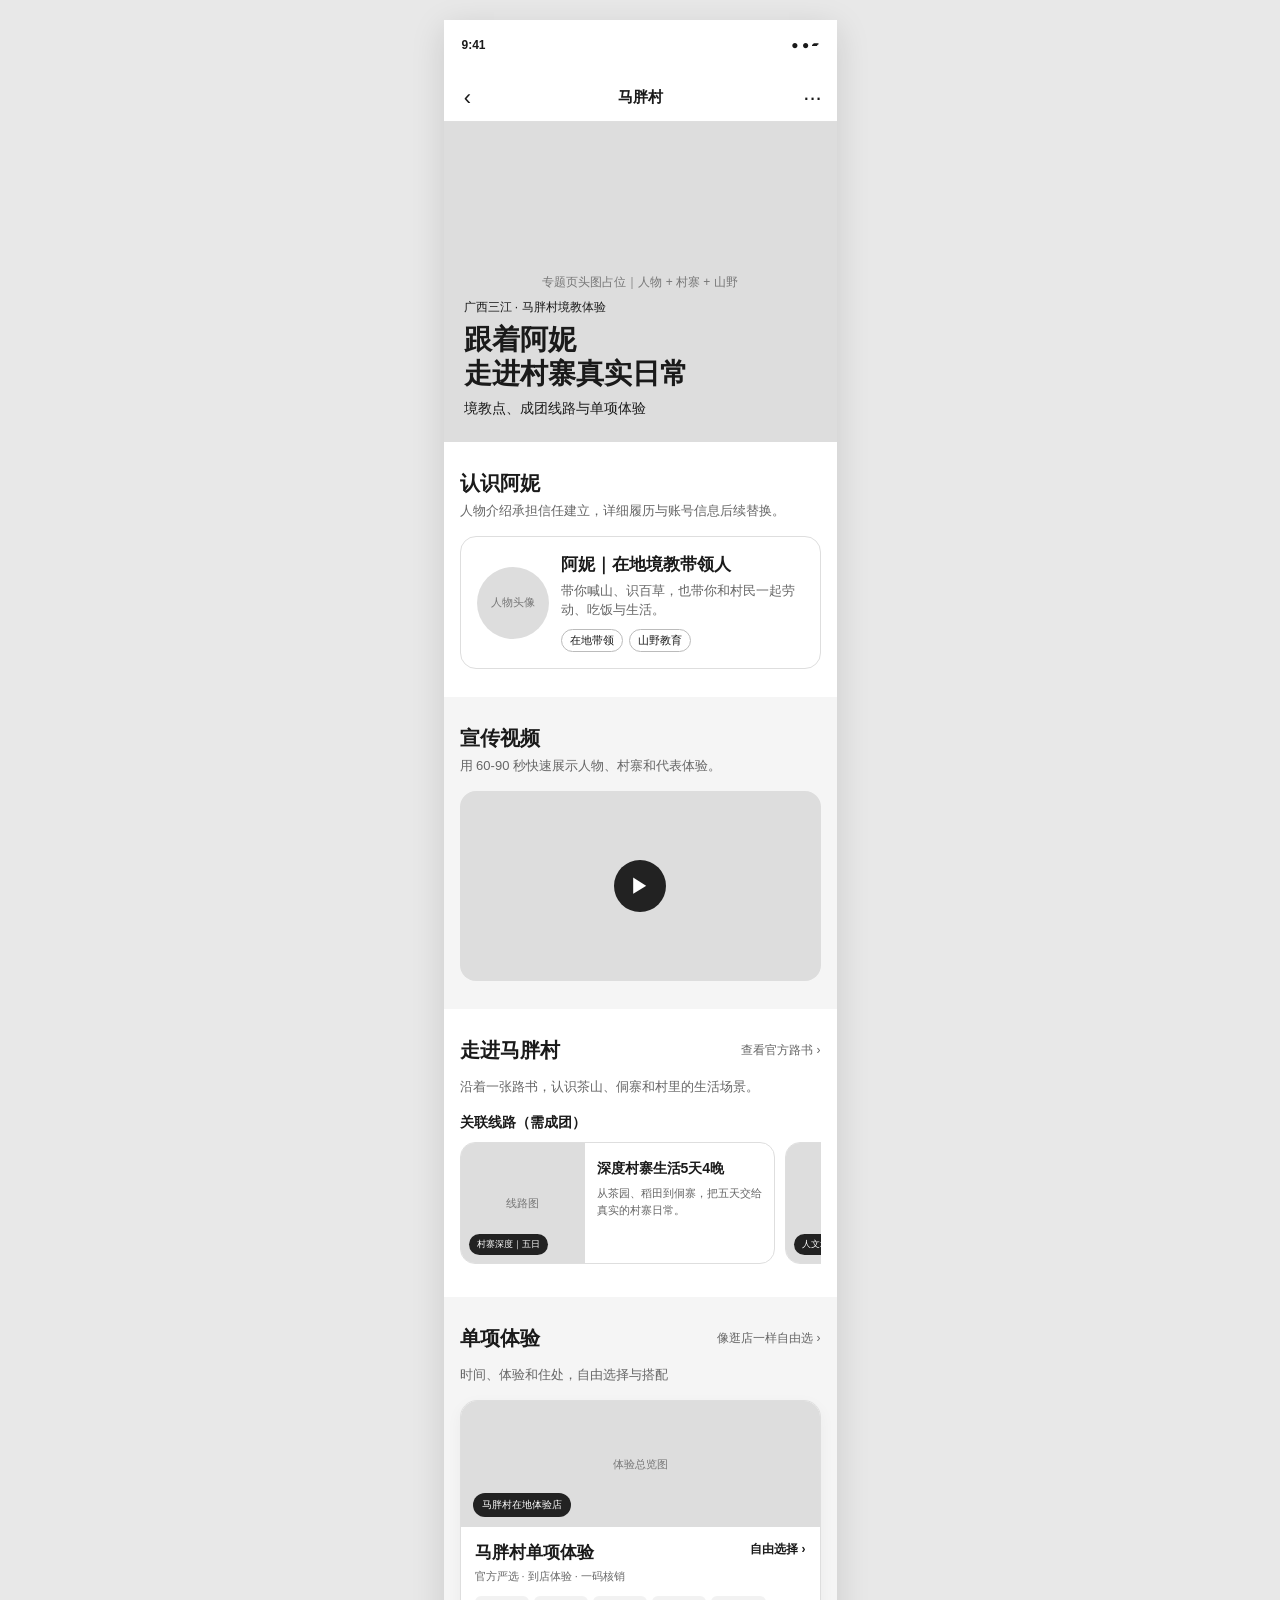
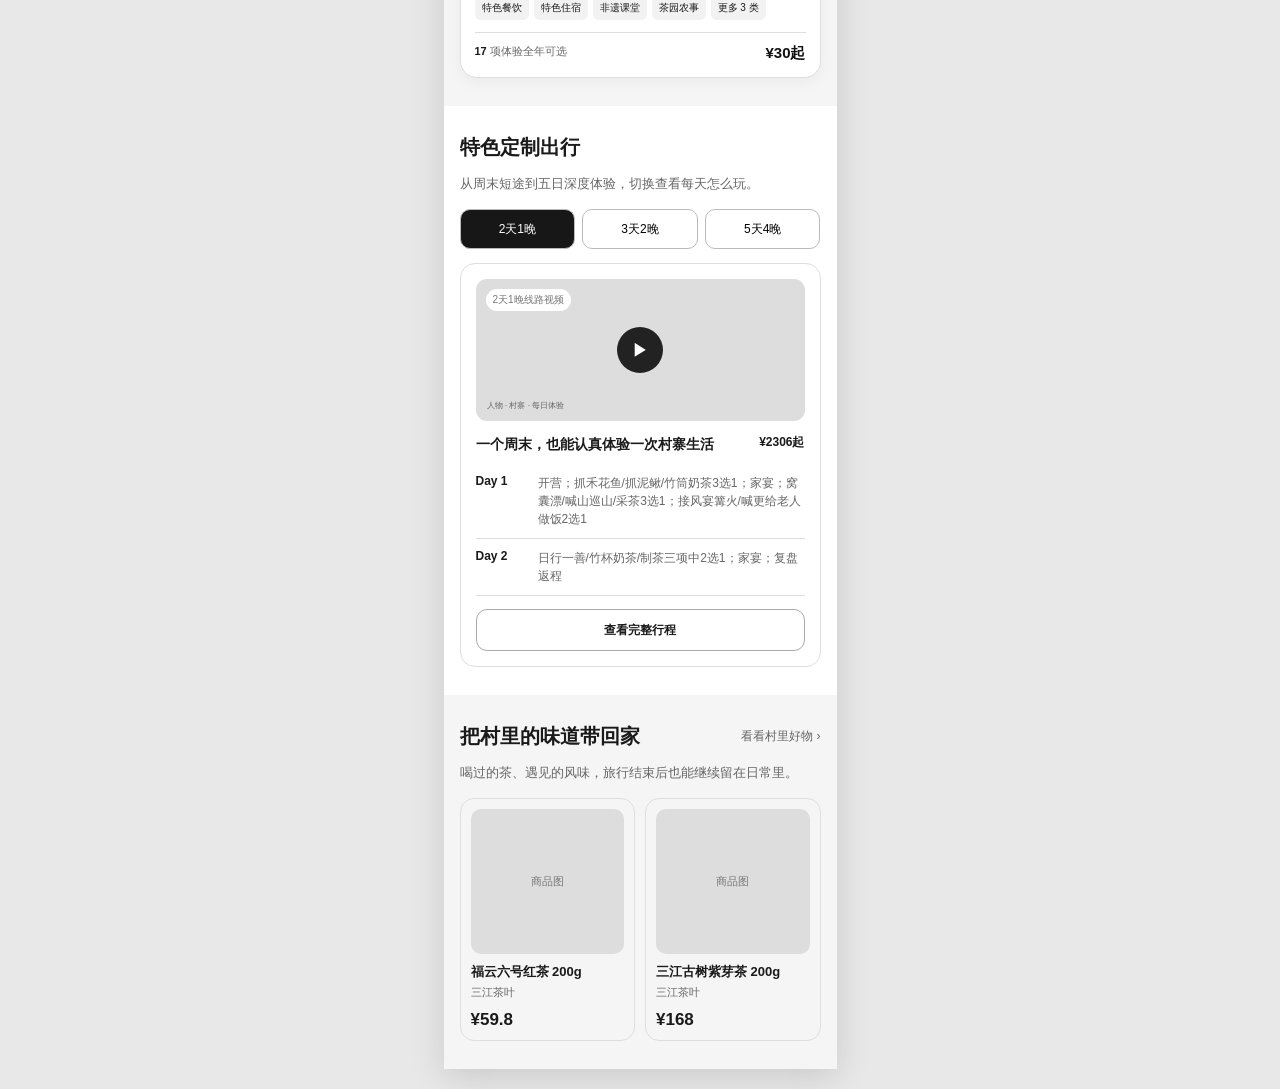
==== commit 542b0e3f: "Change store entry label to 自由选择" ====
--- a/index.html
+++ b/index.html
@@ -3,6 +3,6 @@
 <section class="section"><h2>认识阿妮</h2><p class="desc">人物介绍承担信任建立，详细履历与账号信息后续替换。</p><article class="profile"><div class="avatar">人物头像</div><div><h3>阿妮｜在地境教带领人</h3><p>带你喊山、识百草，也带你和村民一起劳动、吃饭与生活。</p><div class="tags"><span class="tag">在地带领</span><span class="tag">山野教育</span></div></div></article></section>
 <section class="section alt"><h2>宣传视频</h2><p class="desc">用 60-90 秒快速展示人物、村寨和代表体验。</p><div class="media"><div class="play">▶</div></div></section>
 <section class="section"><a class="section-link" href="places.html"><h2>走进马胖村</h2><span>查看官方路书 ›</span></a><p class="desc">沿着一张路书，认识茶山、侗寨和村里的生活场景。</p><h3 class="related-title">关联线路（需成团）</h3><div class="related-routes"><a class="related-card" href="route-custom.html?days=5"><div class="related-img">线路图<span>村寨深度｜五日</span></div><div><h3>深度村寨生活5天4晚</h3><p>从茶园、稻田到侗寨，把五天交给真实的村寨日常。</p></div></a><a class="related-card" href="route-custom.html?days=3"><div class="related-img">线路图<span>人文境教｜慢走力</span></div><div><h3>自然养心马胖村3天2晚</h3><p>深入自然腹地，通过趣味探索与在地体验认识马胖村。</p></div></a><a class="related-card" href="route-custom.html?days=2"><div class="related-img">线路图<span>周末轻游｜体验力</span></div><div><h3>周末进村体验2天1晚</h3><p>用一个周末体验家宴、山野和侗乡生活。</p></div></a></div></section>
-<section class="section alt"><div class="section-link"><h2>单项体验</h2><span>像逛店一样自由选 ›</span></div><p class="desc">时间、体验和住处，自由选择与搭配</p><a class="experience-store" href="experiences.html"><div class="store-cover">体验总览图<span>马胖村在地体验店</span></div><div class="store-main"><div class="store-title"><div><h3>马胖村单项体验</h3><p>官方严选 · 到店体验 · 一码核销</p></div><b>进店 ›</b></div><div class="store-cats"><span>特色餐饮</span><span>特色住宿</span><span>非遗课堂</span><span>茶园农事</span><span>更多 3 类</span></div><div class="store-foot"><span><b>17</b> 项体验全年可选</span><strong>¥30起</strong></div></div></a></section>
+<section class="section alt"><div class="section-link"><h2>单项体验</h2><span>像逛店一样自由选 ›</span></div><p class="desc">时间、体验和住处，自由选择与搭配</p><a class="experience-store" href="experiences.html"><div class="store-cover">体验总览图<span>马胖村在地体验店</span></div><div class="store-main"><div class="store-title"><div><h3>马胖村单项体验</h3><p>官方严选 · 到店体验 · 一码核销</p></div><b>自由选择 ›</b></div><div class="store-cats"><span>特色餐饮</span><span>特色住宿</span><span>非遗课堂</span><span>茶园农事</span><span>更多 3 类</span></div><div class="store-foot"><span><b>17</b> 项体验全年可选</span><strong>¥30起</strong></div></div></a></section>
 <section class="section"><div class="section-link"><h2>特色定制出行</h2></div><p class="desc">从周末短途到五日深度体验，切换查看每天怎么玩。</p><div class="route-tabs"><button class="route-tab active" data-days="2">2天1晚</button><button class="route-tab" data-days="3">3天2晚</button><button class="route-tab" data-days="5">5天4晚</button></div><div id="homeRoutePlan" class="home-route-plan"></div></section>
 <section class="section alt"><a class="section-link" href="products.html"><h2>把村里的味道带回家</h2><span>看看村里好物 ›</span></a><p class="desc">喝过的茶、遇见的风味，旅行结束后也能继续留在日常里。</p><div class="product-grid"><article class="product"><div class="product-img">商品图</div><h3>福云六号红茶 200g</h3><p>三江茶叶</p><div class="price">¥59.8</div></article><article class="product"><div class="product-img">商品图</div><h3>三江古树紫芽茶 200g</h3><p>三江茶叶</p><div class="price">¥168</div></article></div></section></main><script src="route-data.js"></script><script>initHomeRoutes();</script></body></html>
